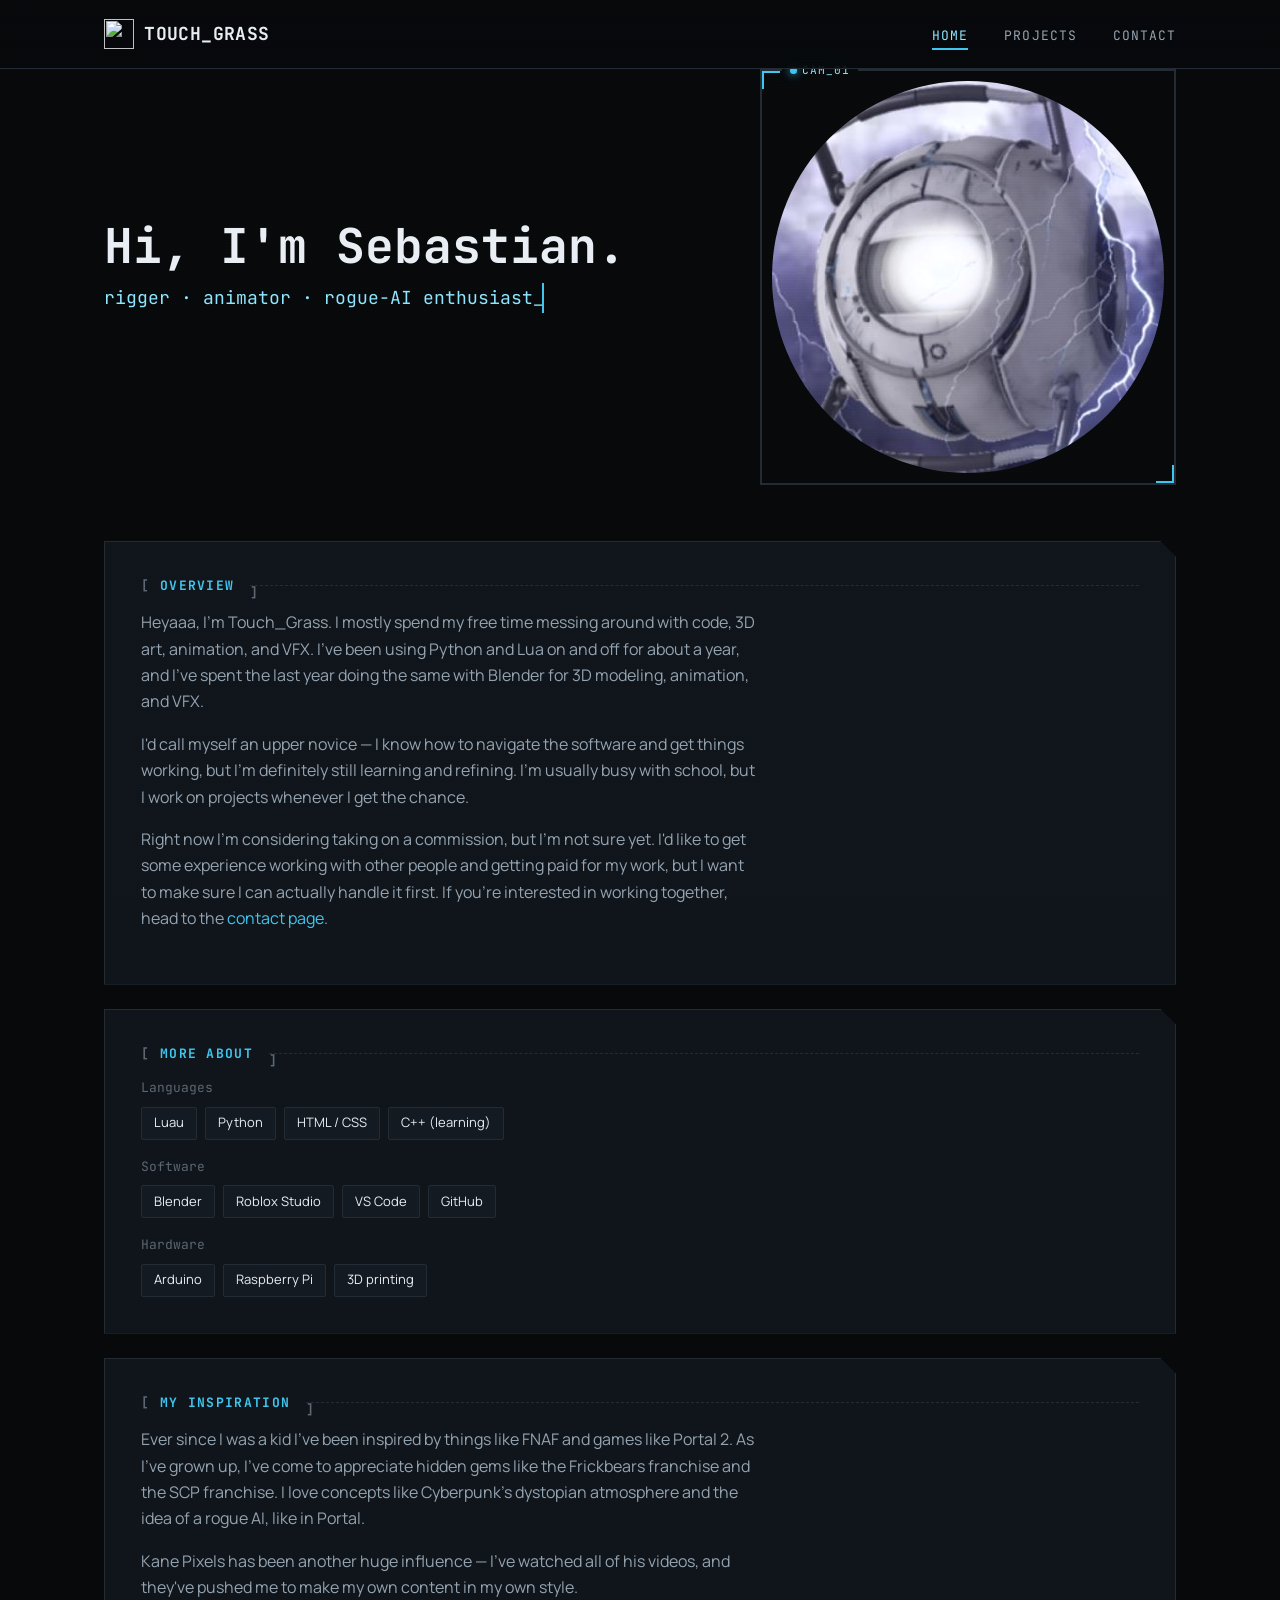
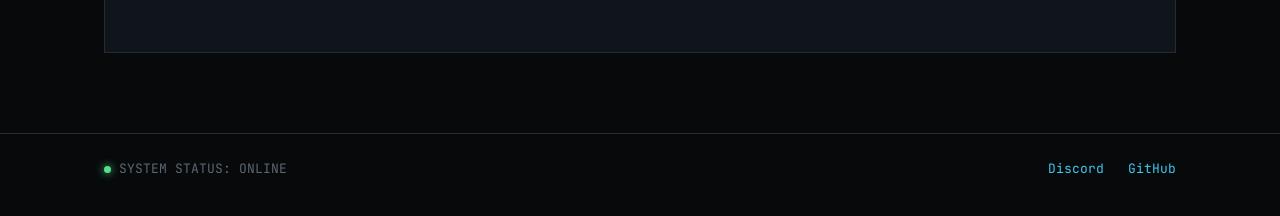
==== index.html @ 0e44261d "Add files via upload" ====
<!DOCTYPE html>
<html lang="en">
<head>
  <meta charset="UTF-8">
  <meta name="viewport" content="width=device-width, initial-scale=1.0">
  <title>Touch_Grass — Sebastian's Databank</title>
  <meta name="description" content="Sebastian (Touch_Grass) — Roblox rigging, Luau systems, and Blender 3D/VFX. A personal portfolio.">
  <link rel="icon" href="logo.png">
  <link rel="preconnect" href="https://fonts.googleapis.com">
  <link rel="preconnect" href="https://fonts.gstatic.com" crossorigin>
  <link rel="stylesheet" href="styles.css">
</head>
<body>

  <header class="site-header">
    <div class="wrap">
      <a href="index.html" class="brand">
        <img src="logo.png" alt="" class="brand-mark">
        TOUCH_GRASS
      </a>
      <button class="nav-toggle" aria-label="Toggle navigation" aria-expanded="false">☰</button>
      <nav class="main-nav" aria-label="Primary">
        <ul>
          <li><a href="index.html" aria-current="page">Home</a></li>
          <li><a href="projects.html">Projects</a></li>
          <li><a href="contact.html">Contact</a></li>
        </ul>
      </nav>
    </div>
  </header>

  <main class="wrap">

    <section class="hero">
      <div>
        <h1>Hi, I'm Sebastian.</h1>
        <p class="hero-tagline">rigger · animator · rogue-AI enthusiast_</p>
      </div>
      <div class="viewport">
        <span class="viewport-tag"><span class="status-dot"></span>CAM_01</span>
        <img src="me.jpg" alt="Sebastian's profile image">
      </div>
    </section>

    <section class="panel">
      <h2 class="panel-tag">Overview</h2>
      <p>Heyaaa, I'm Touch_Grass. I mostly spend my free time messing around with code, 3D art, animation, and VFX. I've been using Python and Lua on and off for about a year, and I've spent the last year doing the same with Blender for 3D modeling, animation, and VFX.</p>
      <p>I'd call myself an upper novice — I know how to navigate the software and get things working, but I'm definitely still learning and refining. I'm usually busy with school, but I work on projects whenever I get the chance.</p>
      <p>Right now I'm considering taking on a commission, but I'm not sure yet. I'd like to get some experience working with other people and getting paid for my work, but I want to make sure I can actually handle it first. If you're interested in working together, head to the <a href="contact.html">contact page</a>.</p>
    </section>

    <section class="panel">
      <h2 class="panel-tag">More about</h2>
      <div class="chip-group">
        <span class="chip-label">Languages</span>
        <div class="chips">
          <span class="chip">Luau</span>
          <span class="chip">Python</span>
          <span class="chip">HTML / CSS</span>
          <span class="chip">C++ (learning)</span>
        </div>
      </div>
      <div class="chip-group">
        <span class="chip-label">Software</span>
        <div class="chips">
          <span class="chip">Blender</span>
          <span class="chip">Roblox Studio</span>
          <span class="chip">VS Code</span>
          <span class="chip">GitHub</span>
        </div>
      </div>
      <div class="chip-group">
        <span class="chip-label">Hardware</span>
        <div class="chips">
          <span class="chip">Arduino</span>
          <span class="chip">Raspberry Pi</span>
          <span class="chip">3D printing</span>
        </div>
      </div>
    </section>

    <section class="panel">
      <h2 class="panel-tag">My inspiration</h2>
      <p>Ever since I was a kid I've been inspired by things like FNAF and games like Portal 2. As I've grown up, I've come to appreciate hidden gems like the Frickbears franchise and the SCP franchise. I love concepts like Cyberpunk's dystopian atmosphere and the idea of a rogue AI, like in Portal.</p>
      <p>Kane Pixels has been another huge influence — I've watched all of his videos, and they've pushed me to make my own content in my own style.</p>
    </section>

  </main>

  <footer class="site-footer">
    <div class="wrap">
      <span class="status-line"><span class="status-dot"></span>SYSTEM STATUS: ONLINE</span>
      <ul class="footer-links">
        <li><a href="contact.html">Discord</a></li>
        <li><a href="https://github.com/JustTestingpleaze" target="_blank" rel="noopener">GitHub</a></li>
      </ul>
    </div>
  </footer>

  <script src="script.js"></script>
</body>
</html>
---- styles.css ----
/* =========================================================
   TOUCH_GRASS // PERSONAL DATABANK
   Design concept: an Aperture Science-style test-chamber
   terminal, crossed with the scanline hum of old analog-
   horror found footage. Cool cyan for the "systems" voice,
   a dim hazard amber for signage accents.
   ========================================================= */

@import url('https://fonts.googleapis.com/css2?family=JetBrains+Mono:wght@400;500;600;700;800&family=Manrope:wght@400;500;600;700;800&display=swap');

:root {
  /* color */
  --bg: #07090b;
  --bg-alt: #0c1015;
  --panel: #10151b;
  --panel-2: #141a21;
  --border: #232c35;
  --border-hover: #3fc6ef;
  --text: #e8eef3;
  --text-muted: #94a3b0;
  --text-dim: #5c6773;
  --accent: #3fc6ef;
  --accent-strong: #8ee6ff;
  --accent-soft: rgba(63, 198, 239, 0.12);
  --hazard: #eba63b;
  --hazard-dim: #6b5326;

  /* type */
  --mono: 'JetBrains Mono', ui-monospace, 'SFMono-Regular', Menlo, monospace;
  --sans: 'Manrope', system-ui, -apple-system, 'Segoe UI', sans-serif;

  /* scale */
  --fs-sm: 0.8125rem;
  --fs-base: 1rem;
  --fs-md: 1.125rem;
  --fs-lg: 1.375rem;
  --fs-xl: 1.75rem;
  --fs-2xl: 2.25rem;
  --fs-3xl: 3rem;

  --sp-1: 0.25rem;
  --sp-2: 0.5rem;
  --sp-3: 1rem;
  --sp-4: 1.5rem;
  --sp-5: 2.25rem;
  --sp-6: 3.5rem;
  --sp-7: 5rem;

  --maxw: 1120px;
  --cut: 16px; /* panel corner-cut size */
}

/* ---------- reset ---------- */
* { box-sizing: border-box; }
html { scroll-behavior: smooth; }
body {
  margin: 0;
  background: var(--bg);
  color: var(--text);
  font-family: var(--sans);
  font-size: var(--fs-base);
  line-height: 1.65;
  -webkit-font-smoothing: antialiased;
}
h1, h2, h3, h4 { font-family: var(--mono); margin: 0; line-height: 1.2; font-weight: 700; }
p { margin: 0 0 var(--sp-3); color: var(--text-muted); max-width: 62ch; }
a { color: var(--accent); text-decoration: none; }
a:hover { color: var(--accent-strong); }
img { max-width: 100%; display: block; }
ul { margin: 0; padding: 0; list-style: none; }
button { font: inherit; }

::selection { background: var(--accent-soft); color: var(--accent-strong); }

:focus-visible {
  outline: 2px solid var(--accent);
  outline-offset: 3px;
}

/* faint CRT scanline wash over the whole page — subtle, fixed, non-interactive */
body::before {
  content: "";
  position: fixed;
  inset: 0;
  pointer-events: none;
  z-index: 500;
  background: repeating-linear-gradient(
    to bottom,
    rgba(255, 255, 255, 0.014) 0px,
    rgba(255, 255, 255, 0.014) 1px,
    transparent 1px,
    transparent 3px
  );
  mix-blend-mode: overlay;
}

.wrap {
  max-width: var(--maxw);
  margin: 0 auto;
  padding: 0 var(--sp-4);
}

/* ---------- hazard divider (used sparingly, real signage motif) ---------- */
.hazard-rule {
  height: 6px;
  width: 100%;
  background: repeating-linear-gradient(
    -45deg,
    var(--hazard) 0px, var(--hazard) 10px,
    #1a1c1c 10px, #1a1c1c 20px
  );
  opacity: 0.55;
  border-radius: 2px;
}

/* ---------- header / nav ---------- */
.site-header {
  position: sticky;
  top: 0;
  z-index: 100;
  background: rgba(7, 9, 11, 0.82);
  backdrop-filter: blur(10px);
  border-bottom: 1px solid var(--border);
}
.site-header .wrap {
  display: flex;
  align-items: center;
  justify-content: space-between;
  height: 68px;
}
.brand {
  display: flex;
  align-items: center;
  gap: 0.65rem;
  font-family: var(--mono);
  font-weight: 700;
  color: var(--text);
  font-size: var(--fs-md);
  letter-spacing: 0.02em;
}
.brand:hover { color: var(--text); }
.brand-mark {
  width: 30px;
  height: 30px;
  animation: spin-slow 40s linear infinite;
  flex-shrink: 0;
}
@keyframes spin-slow { to { transform: rotate(360deg); } }

.nav-toggle {
  display: none;
  background: none;
  border: 1px solid var(--border);
  color: var(--text);
  width: 40px;
  height: 40px;
  border-radius: 2px;
  cursor: pointer;
  font-family: var(--mono);
  font-size: 1.1rem;
  line-height: 1;
}

nav.main-nav { display: flex; }
.main-nav ul { display: flex; gap: var(--sp-5); }
.main-nav a {
  font-family: var(--mono);
  font-size: var(--fs-sm);
  letter-spacing: 0.08em;
  text-transform: uppercase;
  color: var(--text-muted);
  position: relative;
  padding-bottom: 4px;
}
.main-nav a:hover { color: var(--text); }
.main-nav a[aria-current="page"] {
  color: var(--accent-strong);
  border-bottom: 2px solid var(--accent);
}

/* ---------- footer ---------- */
.site-footer {
  border-top: 1px solid var(--border);
  margin-top: var(--sp-7);
  padding: var(--sp-4) 0 var(--sp-5);
}
.site-footer .wrap {
  display: flex;
  align-items: center;
  justify-content: space-between;
  flex-wrap: wrap;
  gap: var(--sp-3);
}
.status-line {
  font-family: var(--mono);
  font-size: var(--fs-sm);
  color: var(--text-dim);
  display: flex;
  align-items: center;
  gap: 0.5rem;
}
.status-dot {
  width: 7px;
  height: 7px;
  border-radius: 50%;
  background: #55e08a;
  box-shadow: 0 0 8px #55e08a;
  animation: pulse 2.4s ease-in-out infinite;
}
@keyframes pulse { 0%,100% { opacity: 1; } 50% { opacity: 0.35; } }
.footer-links { display: flex; gap: var(--sp-4); font-family: var(--mono); font-size: var(--fs-sm); }

/* ---------- main layout ---------- */
main { padding-top: var(--sp-6); }
.page-title {
  font-size: var(--fs-2xl);
  margin-bottom: var(--sp-2);
}
.page-lede {
  font-size: var(--fs-md);
  max-width: 60ch;
  margin-bottom: var(--sp-5);
}

/* ---------- panel (console / test-chamber card) ---------- */
.panel {
  background: var(--panel);
  border: 1px solid var(--border);
  clip-path: polygon(0 0, calc(100% - var(--cut)) 0, 100% var(--cut), 100% 100%, 0 100%);
  padding: var(--sp-5);
  margin-bottom: var(--sp-4);
  position: relative;
}
.panel + .panel { margin-top: var(--sp-4); }
.panel-tag {
  font-family: var(--mono);
  font-size: var(--fs-sm);
  letter-spacing: 0.1em;
  color: var(--accent);
  text-transform: uppercase;
  display: flex;
  align-items: center;
  gap: 0.6rem;
  margin-bottom: var(--sp-3);
}
.panel-tag::before { content: "["; color: var(--text-dim); }
.panel-tag::after {
  content: "]";
  color: var(--text-dim);
  flex: 1;
  border-bottom: 1px dashed var(--border);
  margin-left: 0.4rem;
  height: 0;
}

/* ---------- hero (home) ---------- */
.hero {
  display: grid;
  grid-template-columns: 1.3fr 0.9fr;
  gap: var(--sp-6);
  align-items: center;
  margin-bottom: var(--sp-6);
}
.hero h1 {
  font-size: var(--fs-3xl);
  margin-bottom: var(--sp-2);
}
.hero-tagline {
  font-family: var(--mono);
  color: var(--accent-strong);
  font-size: var(--fs-md);
  border-right: 2px solid var(--accent);
  white-space: nowrap;
  overflow: hidden;
  display: inline-block;
  max-width: 40ch;
  animation: type 1.6s steps(34, end) 1 both, caret 0.8s step-end infinite;
}
@keyframes type { from { max-width: 0; } }
@keyframes caret { 50% { border-color: transparent; } }

.viewport {
  position: relative;
  aspect-ratio: 1 / 1;
  border: 2px solid var(--border);
  padding: 10px;
}
.viewport img {
  width: 100%;
  height: 100%;
  object-fit: cover;
  border-radius: 50%;
  filter: saturate(0.9) contrast(1.05);
}
.viewport::before, .viewport::after {
  content: "";
  position: absolute;
  width: 16px;
  height: 16px;
  border-color: var(--accent);
  border-style: solid;
}
.viewport::before { top: 0; left: 0; border-width: 2px 0 0 2px; }
.viewport::after { bottom: 0; right: 0; border-width: 0 2px 2px 0; }
.viewport-tag {
  position: absolute;
  top: -12px;
  left: 20px;
  background: var(--bg);
  font-family: var(--mono);
  font-size: 0.7rem;
  letter-spacing: 0.08em;
  color: var(--accent-strong);
  padding: 2px 8px;
  display: flex;
  align-items: center;
  gap: 5px;
}
.viewport-tag .status-dot { background: var(--accent); box-shadow: 0 0 8px var(--accent); }

/* ---------- chip lists ---------- */
.chip-group { margin-bottom: var(--sp-3); }
.chip-group:last-child { margin-bottom: 0; }
.chip-label {
  font-family: var(--mono);
  font-size: var(--fs-sm);
  color: var(--text-dim);
  display: block;
  margin-bottom: 0.5rem;
}
.chips { display: flex; flex-wrap: wrap; gap: 0.5rem; }
.chip {
  border: 1px solid var(--border);
  background: var(--panel-2);
  color: var(--text);
  font-size: var(--fs-sm);
  padding: 0.3rem 0.75rem;
  border-radius: 2px;
}

/* ---------- buttons / links ---------- */
.btn {
  display: inline-flex;
  align-items: center;
  gap: 0.5rem;
  font-family: var(--mono);
  font-size: var(--fs-sm);
  letter-spacing: 0.04em;
  border: 1px solid var(--accent);
  color: var(--accent-strong);
  padding: 0.6rem 1.1rem;
  background: var(--accent-soft);
  clip-path: polygon(0 0, calc(100% - 10px) 0, 100% 10px, 100% 100%, 0 100%);
  transition: background 0.15s ease, color 0.15s ease;
}
.btn:hover { background: var(--accent); color: #06131a; }

/* ---------- projects grid ---------- */
.filter-bar {
  display: flex;
  flex-wrap: wrap;
  gap: 0.6rem;
  margin-bottom: var(--sp-5);
}
.filter-btn {
  font-family: var(--mono);
  font-size: var(--fs-sm);
  color: var(--text-muted);
  background: var(--panel-2);
  border: 1px solid var(--border);
  padding: 0.4rem 0.9rem;
  border-radius: 2px;
  cursor: pointer;
}
.filter-btn:hover { color: var(--text); border-color: var(--border-hover); }
.filter-btn[aria-pressed="true"] {
  color: #06131a;
  background: var(--accent);
  border-color: var(--accent);
}

.project-grid {
  display: grid;
  grid-template-columns: repeat(3, 1fr);
  gap: var(--sp-4);
}
.project-card {
  background: var(--panel);
  border: 1px solid var(--border);
  clip-path: polygon(0 0, calc(100% - 14px) 0, 100% 14px, 100% 100%, 0 100%);
  overflow: hidden;
  transition: border-color 0.18s ease, transform 0.18s ease;
}
.project-card:hover { border-color: var(--border-hover); transform: translateY(-3px); }
.project-thumb {
  aspect-ratio: 4 / 3;
  overflow: hidden;
  background: var(--bg-alt);
}
.project-thumb img {
  width: 100%;
  height: 100%;
  object-fit: cover;
  transition: transform 0.35s ease;
}
.project-card:hover .project-thumb img { transform: scale(1.05); }
.project-body { padding: var(--sp-3); }
.chamber-no {
  font-family: var(--mono);
  font-size: 0.7rem;
  color: var(--text-dim);
  letter-spacing: 0.08em;
  display: block;
  margin-bottom: 0.25rem;
}
.project-title { font-size: var(--fs-md); margin-bottom: 0.4rem; }
.project-tag {
  display: inline-block;
  font-family: var(--mono);
  font-size: 0.7rem;
  letter-spacing: 0.06em;
  color: var(--accent);
  border: 1px solid var(--border);
  padding: 0.15rem 0.5rem;
  border-radius: 2px;
}
.project-card[hidden] { display: none; }

/* ---------- contact page ---------- */
.contact-grid {
  display: grid;
  grid-template-columns: 1fr 1fr;
  gap: var(--sp-4);
}
.channel-panel { display: flex; flex-direction: column; gap: 0.6rem; }
.channel-name {
  font-family: var(--mono);
  font-size: var(--fs-sm);
  color: var(--text-dim);
  letter-spacing: 0.08em;
}
.channel-link { font-size: var(--fs-lg); font-family: var(--mono); }

.archive {
  border: 1px solid var(--border);
  background: var(--panel);
  padding: var(--sp-2);
  max-width: 320px;
}
.archive-bar {
  display: flex;
  justify-content: space-between;
  font-family: var(--mono);
  font-size: 0.68rem;
  color: var(--hazard);
  padding: 0.35rem 0.4rem;
  letter-spacing: 0.04em;
}
.archive-bar .rec { color: #ff6b6b; display:flex; align-items:center; gap:4px; }
.archive-bar .rec::before {
  content: "";
  width: 6px; height: 6px; border-radius: 50%;
  background: #ff6b6b;
  animation: pulse 1.4s ease-in-out infinite;
}
.archive img { filter: grayscale(0.15) contrast(1.05); }

/* ---------- responsive ---------- */
@media (max-width: 900px) {
  .hero { grid-template-columns: 1fr; }
  .viewport { max-width: 260px; margin: 0 auto; }
  .contact-grid { grid-template-columns: 1fr; }
  .project-grid { grid-template-columns: repeat(2, 1fr); }
}

@media (max-width: 640px) {
  :root { --fs-3xl: 2.1rem; --fs-2xl: 1.6rem; }
  .project-grid { grid-template-columns: 1fr; }
  .main-nav { display: none; }
  .main-nav.open { display: block; }
  .main-nav.open ul {
    flex-direction: column;
    gap: var(--sp-3);
    position: absolute;
    top: 68px;
    right: 0;
    left: 0;
    background: var(--bg-alt);
    border-bottom: 1px solid var(--border);
    padding: var(--sp-4);
  }
  .nav-toggle { display: block; }
  .site-header .wrap { position: relative; }
}

@media (min-width: 641px) {
  .nav-toggle { display: none; }
}

/* respect reduced motion */
@media (prefers-reduced-motion: reduce) {
  .brand-mark, .status-dot, .hero-tagline, .archive-bar .rec::before {
    animation: none !important;
  }
  html { scroll-behavior: auto; }
}
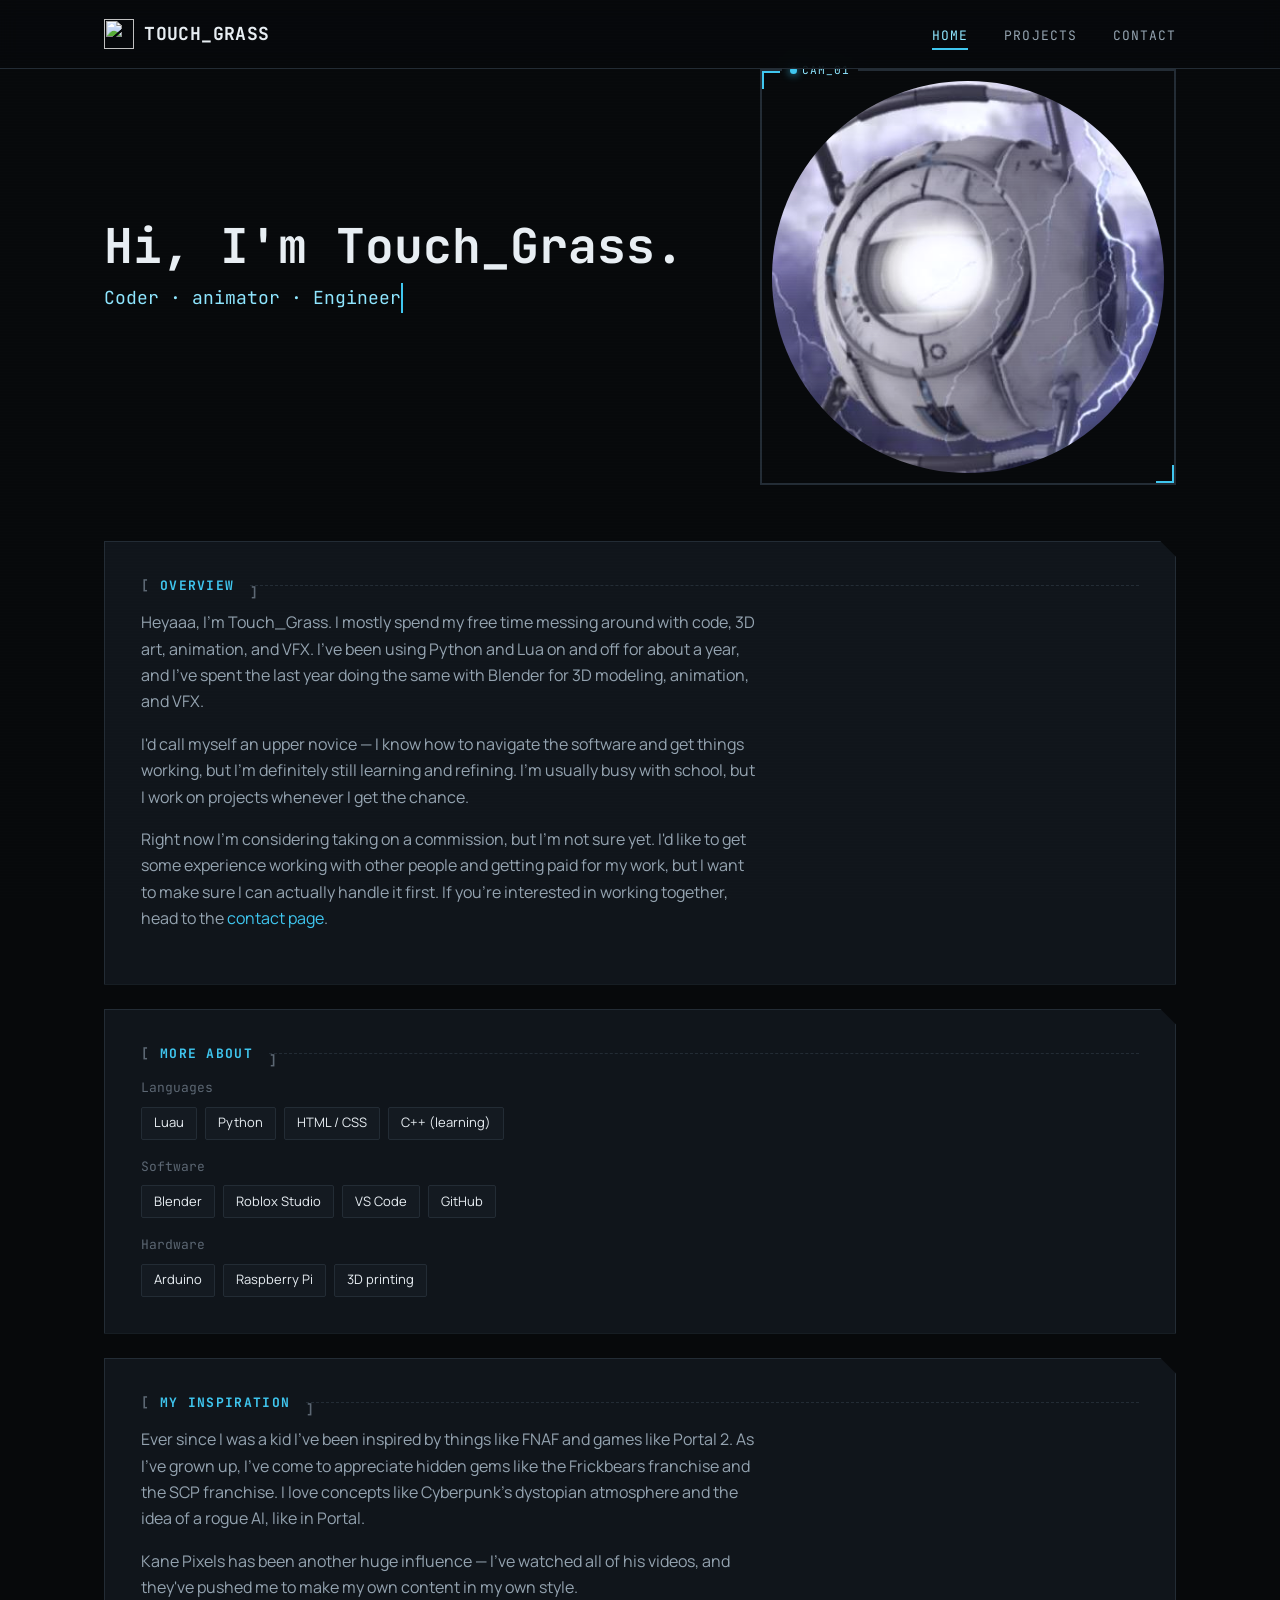
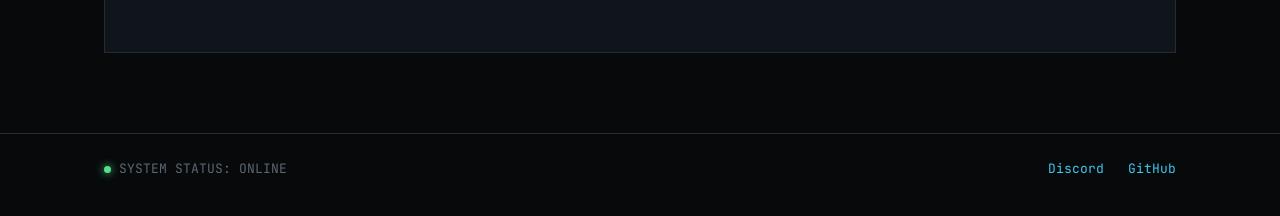
==== commit 3febb6b4: "Update title and hero section in index.html" ====
--- a/index.html
+++ b/index.html
@@ -3,7 +3,7 @@
 <head>
   <meta charset="UTF-8">
   <meta name="viewport" content="width=device-width, initial-scale=1.0">
-  <title>Touch_Grass — Sebastian's Databank</title>
+  <title>Touch_Grass — Touch_Grass's Databank</title>
   <meta name="description" content="Sebastian (Touch_Grass) — Roblox rigging, Luau systems, and Blender 3D/VFX. A personal portfolio.">
   <link rel="icon" href="logo.png">
   <link rel="preconnect" href="https://fonts.googleapis.com">
@@ -33,8 +33,8 @@
 
     <section class="hero">
       <div>
-        <h1>Hi, I'm Sebastian.</h1>
-        <p class="hero-tagline">rigger · animator · rogue-AI enthusiast_</p>
+        <h1>Hi, I'm Touch_Grass.</h1>
+        <p class="hero-tagline">Coder · animator · Engineer</p>
       </div>
       <div class="viewport">
         <span class="viewport-tag"><span class="status-dot"></span>CAM_01</span>
